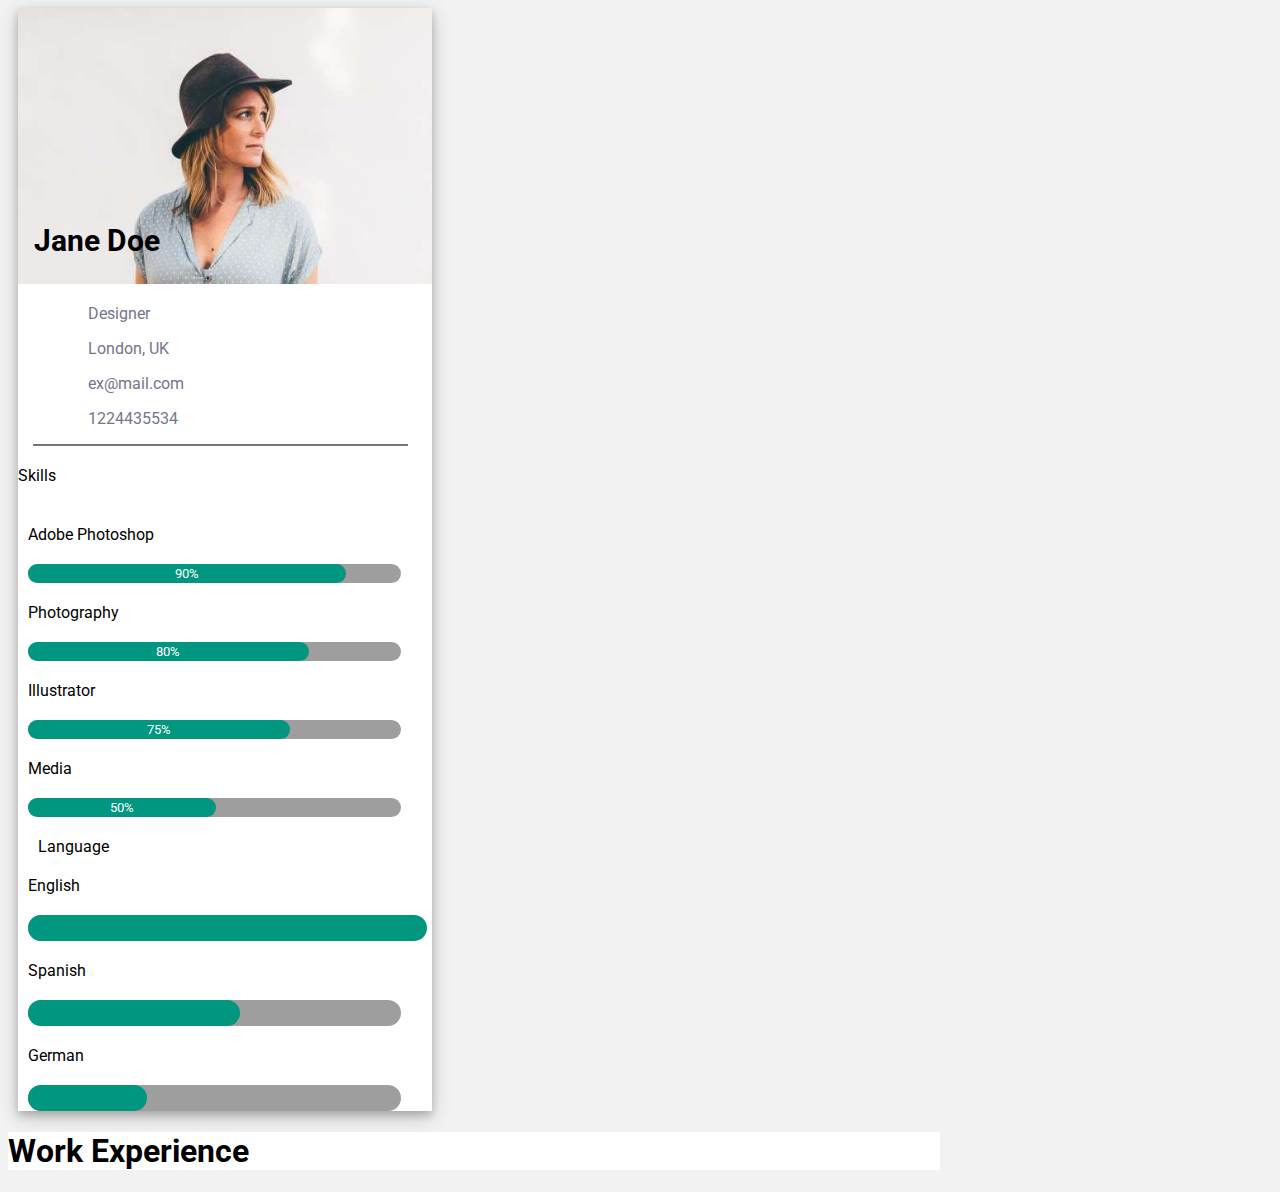
==== indec.html @ a19cb181 "first commit" ====
<!DOCTYPE html>
<html lang="en">
<head>
  <meta charset="UTF-8">
  <meta http-equiv="X-UA-Compatible" content="IE=edge">
  <meta name="viewport" content="width=device-width, initial-scale=1.0">
  <link href="https://fonts.googleapis.com/css2?family=Raleway:ital,wght@0,100;0,400;0,500;0,600;1,100&family=Roboto:wght@300;400&display=swap" rel="stylesheet">
  <link rel="stylesheet" href="./assets/styles/stylle.css">
  <title>cv_template</title>
</head>
<body>
  <section id="personal-info">
    <div class="my-info">
      <img src="./assets/images/avatar_hat.jpg" alt="my profile picture"/>
      <h3>Jane Doe</h3>
    </div>
    <div class="text-icons">
      <p><i class="fa-solid fa-briefcase"></i> Designer</p> 
      <p><i class="fa-solid fa-house-chimney"></i> London, UK</p>
      <p><i class="fa-solid fa-envelope"></i> ex@mail.com</p>
      <p><i class="fa-solid fa-phone"></i> 1224435534</p>
    </div>
    <div class="fine-bare"></div>
    <div class="asterisk">
      <i class="fa-solid fa-asterisk"></i> Skills
    </div>
    
    <!--skills-->

    <div class="progress-bar">
      <span>Adobe Photoshop</span>
      <div class="percentage1">
        <div class="percentage2">
          90%
        </div>
      </div>
      <span>Photography</span>
      <div class="percentage3">
        <div class="percentage4">
          80%
        </div>
      </div>
      <span>Illustrator</span>
      <div class="percentage5">
        <div class="percentage6">
          75%
        </div>
      </div>
      <span>Media</span>
      <div class="percentage7">
        <div class="percentage8">
          50%
        </div>
      </div>
    </div>

    <!--Language-->

    <span class="spann"> Language</span>
    <div class="language">
      <span>English</span>
      <div class="language1">
        <div class="language2"> </div>
      </div>
      <span>Spanish</span>
      <div class="language3">
        <div class="language4"></div>
      </div>
      <span>German</span>
      <div class="language5">
        <div class="language6"></div>
      </div>


    </div>
  </section>

  <!--work experience-->

  <section id="work-experience">
    <div class="partie1">
      <h1><i class="fa-solid fa-suitcase"></i> Work Experience</h1>
    </div>





  </section>
  
</body>
</html>
---- assets/styles/stylle.css ----
@import url("https://fonts.googleapis.com/css2?family=Raleway:ital,wght@0,100;0,400;0,500;0,600;1,100&family=Roboto:wght@300;400&display=swap");

body {
  width: 1035px;
  font-family: "Roboto", sans-serif;
  background: #f1f1f1f1;
}

#personal-info {
  width: 40%;
  height: auto;
  background: #ffff;
  margin-left: 10px;
  box-shadow: 0 4px 8px 0px #00000033, 0 6px 20px 0 #00000030;
}

.my-info {
  position: relative;
}

.my-info img {
  width: 100%;
  background: blue;
}

.my-info h3 {
  position: absolute;
  bottom: 0;  
  left: 16px;
  font-size: 30px;
  /* margin: 10px 20px;  */
}

.text-icons {
  width: 80%;
  margin-left: 70px;
  color: #75758b;
}
.text-icons i {
  color: red;
}

.fine-bare {
  border: 1px solid #757575;
  width: 90%;
  margin-left: 15px;
}

.asterisk {
  padding: 20px 0;
  
}

/*skills*/

.progress-bar {
  width: 90%;
  margin: 20px 0 20px 10px;
}

.progress-bar span {
  padding: 20px 0;
}

.percentage1 {
  background: #9e9e9e;
  text-align: center;
  border-radius: 15px;
  margin: 20px 0;
}

.percentage2 {
  width: 80%;
  color: #fff !important;
  background: #009680;
  padding: 2px 10px !important;
  border-radius: 15px;
  font-size: 13px;
}

.percentage3 {
  background: #9e9e9e;
  text-align: center;
  border-radius: 15px;
  margin: 20px 0;
}

.percentage4 {
  width: 70%;
  color: #fff !important;
  background: #009680;
  padding: 2px 10px !important;
  border-radius: 15px;
  font-size: 13px;
}

.percentage5 {
  background: #9e9e9e;
  text-align: center;
  border-radius: 15px;
  margin: 20px 0;
}

.percentage6 {
  width: 65%;
  color: #fff !important;
  background: #009680;
  padding: 2px 10px !important;
  border-radius: 15px;
  font-size: 13px;
}

.percentage7 {
  background: #9e9e9e;
  text-align: center;
  border-radius: 15px;
  margin: 20px 0;
}

.percentage8 {
  width: 45%;
  color: #fff !important;
  background: #009680;
  padding: 2px 10px !important;
  border-radius: 15px;
  font-size: 13px;
}

.spann {
  margin: 15px 0;
  padding: 20px;

}

.language {
  margin: 20px 0 20px 10px;
  width: 90%;
}

.language1 {
  background: #9e9e9e;
  text-align: center;
  border-radius: 15px;  
  margin: 20px 0;
}

.language2 {
  width: 100%;
  background: #009680;
  padding: 13px !important;
  border-radius: 15px;
}

.language3 {
  background: #9e9e9e;
  text-align: center;
  border-radius: 15px;
  margin: 20px 0;
}

.language4 {
  width: 50%;
  background: #009680;
  padding: 13px !important;
  border-radius: 15px;
}

.language5 {
  background: #9e9e9e;
  text-align: center;
  border-radius: 15px;
  margin: 20px 0;
}

.language6 {
  width: 25%;
  background: #009680;
  padding: 13px !important;
  border-radius: 15px;
}

/*work-experience*/

#work-experience {
  background: #fff;
  width: 90%;
  height: auto;
}
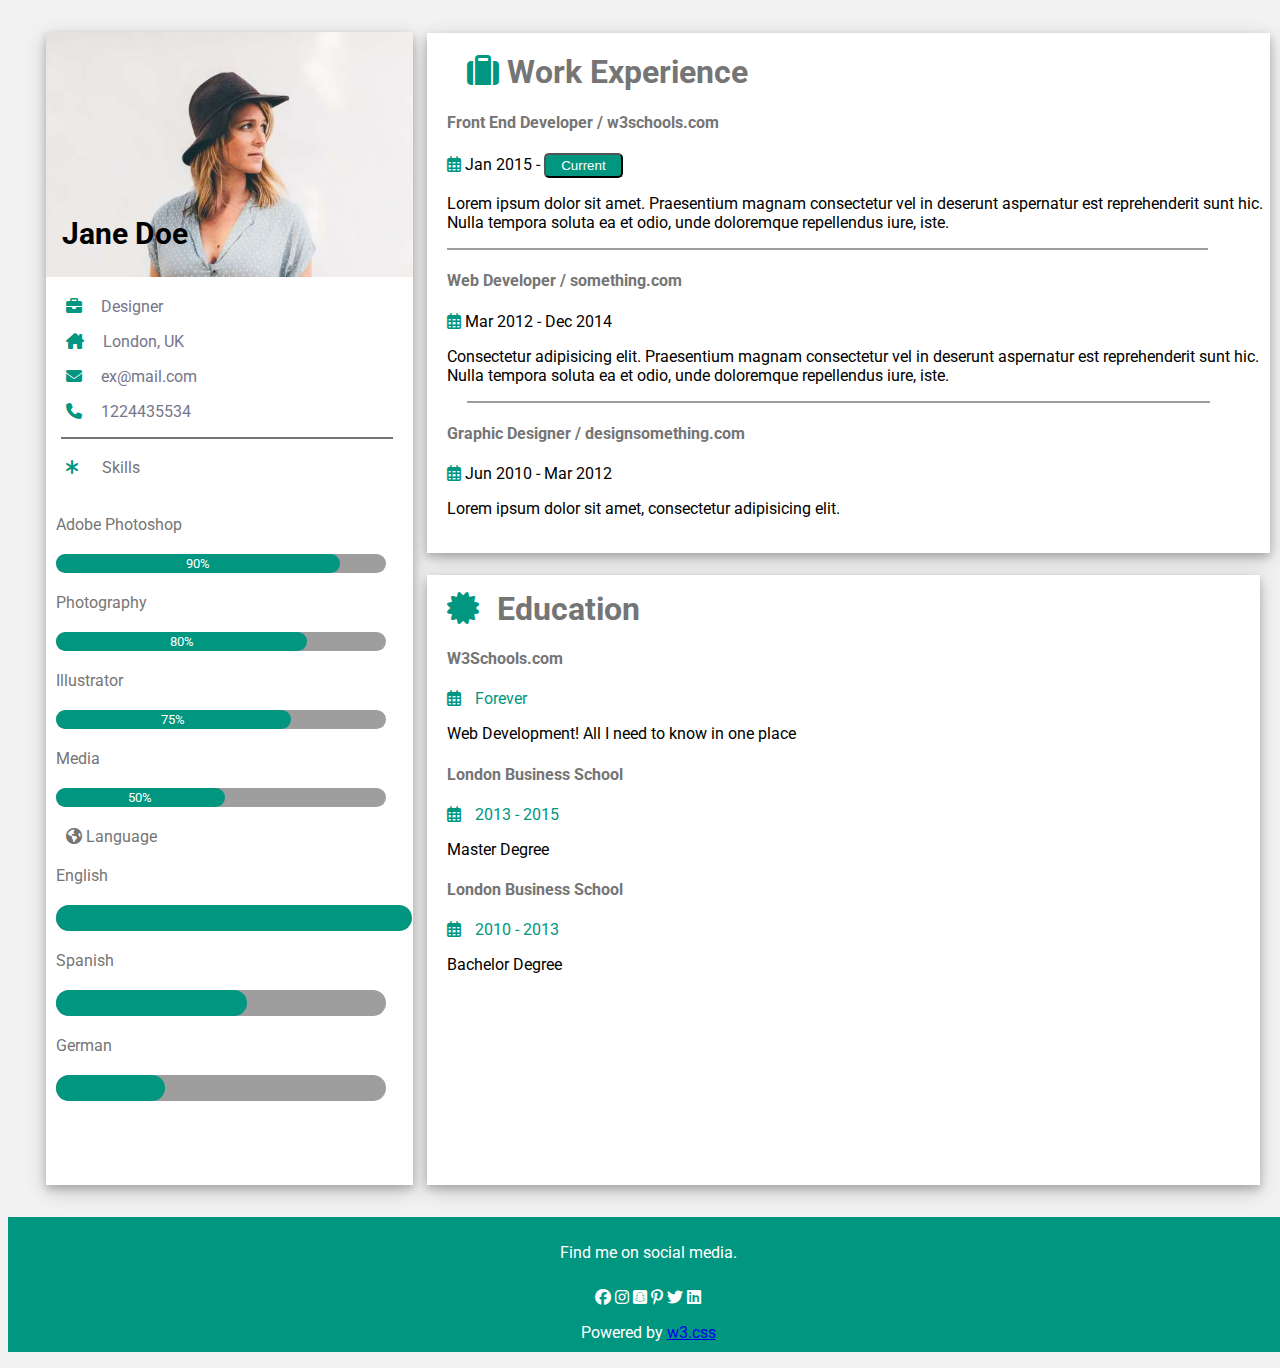
==== commit 5fa9819a: "complete project" ====
--- a/indec.html
+++ b/indec.html
@@ -6,87 +6,170 @@
   <meta name="viewport" content="width=device-width, initial-scale=1.0">
   <link href="https://fonts.googleapis.com/css2?family=Raleway:ital,wght@0,100;0,400;0,500;0,600;1,100&family=Roboto:wght@300;400&display=swap" rel="stylesheet">
   <link rel="stylesheet" href="./assets/styles/stylle.css">
+  <link rel="stylesheet" href="https://cdnjs.cloudflare.com/ajax/libs/font-awesome/6.3.0/css/all.min.css">
   <title>cv_template</title>
 </head>
 <body>
-  <section id="personal-info">
-    <div class="my-info">
-      <img src="./assets/images/avatar_hat.jpg" alt="my profile picture"/>
-      <h3>Jane Doe</h3>
-    </div>
-    <div class="text-icons">
-      <p><i class="fa-solid fa-briefcase"></i> Designer</p> 
-      <p><i class="fa-solid fa-house-chimney"></i> London, UK</p>
-      <p><i class="fa-solid fa-envelope"></i> ex@mail.com</p>
-      <p><i class="fa-solid fa-phone"></i> 1224435534</p>
-    </div>
-    <div class="fine-bare"></div>
-    <div class="asterisk">
-      <i class="fa-solid fa-asterisk"></i> Skills
-    </div>
-    
-    <!--skills-->
+  <div class="col">
+    <section id="personal-info">
+      <div class="my-info">
+        <img src="./assets/images/avatar_hat.jpg" alt="my profile picture"/>
+        <h3>Jane Doe</h3>
+      </div>
+      <div class="text-icons">
+        <p><i class="fa-solid fa-briefcase"></i> Designer</p> 
+        <p><i class="fa-solid fa-house-chimney"></i> London, UK</p>
+        <p><i class="fa-solid fa-envelope"></i> ex@mail.com</p>
+        <p><i class="fa-solid fa-phone"></i> 1224435534</p>
+      </div>
+      <div class="fine-bare"></div>
+      <div class="asterisk">
+        <span><i class="fa-solid fa-asterisk"></i> Skills</span>
+      </div>
+      
+      <!--skills-->
 
-    <div class="progress-bar">
-      <span>Adobe Photoshop</span>
-      <div class="percentage1">
-        <div class="percentage2">
-          90%
+      <div class="progress-bar">
+        <span>Adobe Photoshop</span>
+        <div class="percentage1">
+          <div class="percentage2">
+            90%
+          </div>
+        </div>
+        <span>Photography</span>
+        <div class="percentage3">
+          <div class="percentage4">
+            80%
+          </div>
+        </div>
+        <span>Illustrator</span>
+        <div class="percentage5">
+          <div class="percentage6">
+            75%
+          </div>
+        </div>
+        <span>Media</span>
+        <div class="percentage7">
+          <div class="percentage8">
+            50%
+          </div>
         </div>
       </div>
-      <span>Photography</span>
-      <div class="percentage3">
-        <div class="percentage4">
-          80%
+
+      <!--Language-->
+
+      <span class="spann"><i class="fa-solid fa-earth-americas"></i> Language</span>
+      <div class="language">
+        <span>English</span>
+        <div class="language1">
+          <div class="language2"> </div>
         </div>
+        <span>Spanish</span>
+        <div class="language3">
+          <div class="language4"></div>
+        </div>
+        <span>German</span>
+        <div class="language5">
+          <div class="language6"></div>
+        </div>
+        <br>
+        
       </div>
-      <span>Illustrator</span>
-      <div class="percentage5">
-        <div class="percentage6">
-          75%
+    </section>
+
+    <!--work experience-->
+
+    <div class="sub-col">
+      <section id="work-experience">
+        <div class="partie1">
+          <h1><i class="fa-solid fa-suitcase"></i> Work Experience</h1>
+          <h4>Front End Developer / w3schools.com</h4>
+          <span>
+            <i class="fa-sharp fa-regular fa-calendar-days"></i>
+            Jan 2015 - 
+            <button class="current">Current</button>
+          </span>
+          <p>Lorem ipsum dolor sit amet. Praesentium magnam consectetur vel in deserunt aspernatur est reprehenderit sunt hic. Nulla tempora soluta ea et odio, unde doloremque repellendus iure, iste.</p>
         </div>
-      </div>
-      <span>Media</span>
-      <div class="percentage7">
-        <div class="percentage8">
-          50%
+  
+        <div class="line-fine"></div>
+  
+        <div class="partie1">
+          <h4>Web Developer / something.com</h4>
+        
+          <span>
+            <i class="fa-sharp fa-regular fa-calendar-days"></i>
+            Mar 2012 - Dec 2014
+          </span>
+          <p>Consectetur adipisicing elit. Praesentium magnam consectetur vel in deserunt aspernatur est reprehenderit sunt hic. Nulla tempora soluta ea et odio, unde doloremque repellendus iure, iste.</p>
+  
+          <div class="line-fine"></div>
         </div>
-      </div>
+  
+        <div class="partie1">
+          <h4>Graphic Designer / designsomething.com</h4>
+        
+          <span>
+            <i class="fa-sharp fa-regular fa-calendar-days"></i>
+            Jun 2010 - Mar 2012
+          </span>
+          <p>Lorem ipsum dolor sit amet, consectetur adipisicing elit.</p>
+          <br>
+        </div>
+      </section>
+  
+      <!--education-->
+  
+      <section id="education">
+        <h1><i class="fa-solid fa-certificate"></i> Education</h1>
+        <div class="part">
+          <h4>W3Schools.com</h4>
+          <span>
+            <i class="fa-sharp fa-regular fa-calendar-days"></i>
+            Forever
+          </span>
+          <p>Web Development! All I need to know in one place</p>
+          <div class="line"></div>
+        </div>
+  
+        <div class="part">
+          <h4>London Business School</h4>
+          <span>
+            <i class="fa-sharp fa-regular fa-calendar-days"></i>
+            2013 - 2015
+          </span>
+          <p>Master Degree</p>
+          <div class="line"></div>
+        </div>
+  
+        <div class="part">
+          <h4>London Business School</h4>
+          <span>
+            <i class="fa-sharp fa-regular fa-calendar-days"></i>
+            2010 - 2013
+          </span>
+          <p>Bachelor Degree</p>
+          <br>
+        </div>
+  
+      </section>
     </div>
-
-    <!--Language-->
-
-    <span class="spann"> Language</span>
-    <div class="language">
-      <span>English</span>
-      <div class="language1">
-        <div class="language2"> </div>
-      </div>
-      <span>Spanish</span>
-      <div class="language3">
-        <div class="language4"></div>
-      </div>
-      <span>German</span>
-      <div class="language5">
-        <div class="language6"></div>
-      </div>
-
-
+  </div>
+  <!--footer-->
+  <div class="footer">
+    <div class="iterms">
+      <p>Find me on social media.</p>
+      <span>
+        <i class="fa-brands fa-facebook"></i>
+        <i class="fa-brands fa-instagram"></i>
+        <i class="fa-brands fa-square-snapchat"></i>
+        <i class="fa-brands fa-pinterest-p"></i>
+        <i class="fa-brands fa-twitter"></i>
+        <i class="fa-brands fa-linkedin"></i>
+      </span>
+      <p>Powered by <a href="#">w3.css</a> </p>
     </div>
-  </section>
-
-  <!--work experience-->
-
-  <section id="work-experience">
-    <div class="partie1">
-      <h1><i class="fa-solid fa-suitcase"></i> Work Experience</h1>
-    </div>
-
-
-
-
-
-  </section>
+  </div>
   
 </body>
 </html>--- a/assets/styles/stylle.css
+++ b/assets/styles/stylle.css
@@ -1,16 +1,34 @@
 @import url("https://fonts.googleapis.com/css2?family=Raleway:ital,wght@0,100;0,400;0,500;0,600;1,100&family=Roboto:wght@300;400&display=swap");
 
 body {
-  width: 1035px;
+  width: 100%;
   font-family: "Roboto", sans-serif;
   background: #f1f1f1f1;
+  
+}
+
+.col {
+  width: 100%;
+  max-width: 1224px;
+  display: grid;
+  grid-template-columns: 30% auto;
+  gap: 14px;
+  margin: 2rem auto;
+}
+
+/*fusion of .col & .sub-col*/
+
+.col .sub-col {
+  width: 100%;
+  margin: 0;
 }
 
 #personal-info {
-  width: 40%;
+  width: 100%;
   height: auto;
   background: #ffff;
   margin-left: 10px;
+  color: #757575;
   box-shadow: 0 4px 8px 0px #00000033, 0 6px 20px 0 #00000030;
 }
 
@@ -25,19 +43,20 @@
 
 .my-info h3 {
   position: absolute;
-  bottom: 0;  
+  bottom: 0; 
+  color: #000 !important; 
   left: 16px;
   font-size: 30px;
-  /* margin: 10px 20px;  */
 }
 
 .text-icons {
   width: 80%;
-  margin-left: 70px;
+  margin-left: 20px;
   color: #75758b;
 }
 .text-icons i {
-  color: red;
+  color: #009680;
+  margin-right: 15px;
 }
 
 .fine-bare {
@@ -46,8 +65,9 @@
   margin-left: 15px;
 }
 
-.asterisk {
-  padding: 20px 0;
+.asterisk i {
+  margin: 20px 20px;
+  color: #009680;
   
 }
 
@@ -170,6 +190,7 @@
   text-align: center;
   border-radius: 15px;
   margin: 20px 0;
+  margin-bottom: 25px !important;
 }
 
 .language6 {
@@ -183,6 +204,93 @@
 
 #work-experience {
   background: #fff;
-  width: 90%;
+  width: 100%;
   height: auto;
-}+  /* color: #757575; */
+  box-shadow: 0 4px 8px 0px #00000033, 0 6px 20px 0 #00000030;
+  margin-top: -20px;
+  margin-left: 10px;
+  padding-right: -40px;
+  
+}
+
+.partie1 {
+  margin-left: 20px;
+}
+
+.partie1 i {
+  color: #009680;
+}
+
+.partie1 h4 {
+  color: #757575;
+}
+
+.partie1 h1 {
+  padding: 20px 0 0 20px;
+
+  color: #757575;
+}
+
+.current {
+  background: #009680;
+  color: #fff;
+  padding: 3px 15px;
+  border-radius: 5px;
+}
+
+.line-fine {
+  border: 1px solid #9e9e9e;
+  width: 90%;
+  margin-left: 20px;
+}
+
+/*education*/
+
+#education {
+  background: #fff;
+  width: 85%;
+  height: auto;
+  padding-right: 116px;
+  padding-bottom: 176px;
+  margin-left: 10px;
+  box-shadow: 0 4px 8px 0px #00000033, 0 6px 20px 0 #00000030;
+}
+
+#education i {
+  color: #009680;
+  padding-right: 10px;
+}
+
+#education h1 {
+  color: #757575;
+  margin-left: 20px;
+  padding-top: 15px;
+}
+
+.part {
+  margin-left: 20px;
+}
+
+.part h4 {
+  color: #757575;
+}
+
+.part span {
+  color: #009680;
+}
+
+.footer {
+  background: #009680;
+  color: #fff;
+  width: 100%;
+  text-align: center;
+  margin-top: 10px;
+}
+
+.iterms {
+  padding-top: 10px;
+}
+.iterms p {
+  padding-bottom: 10px;
+}
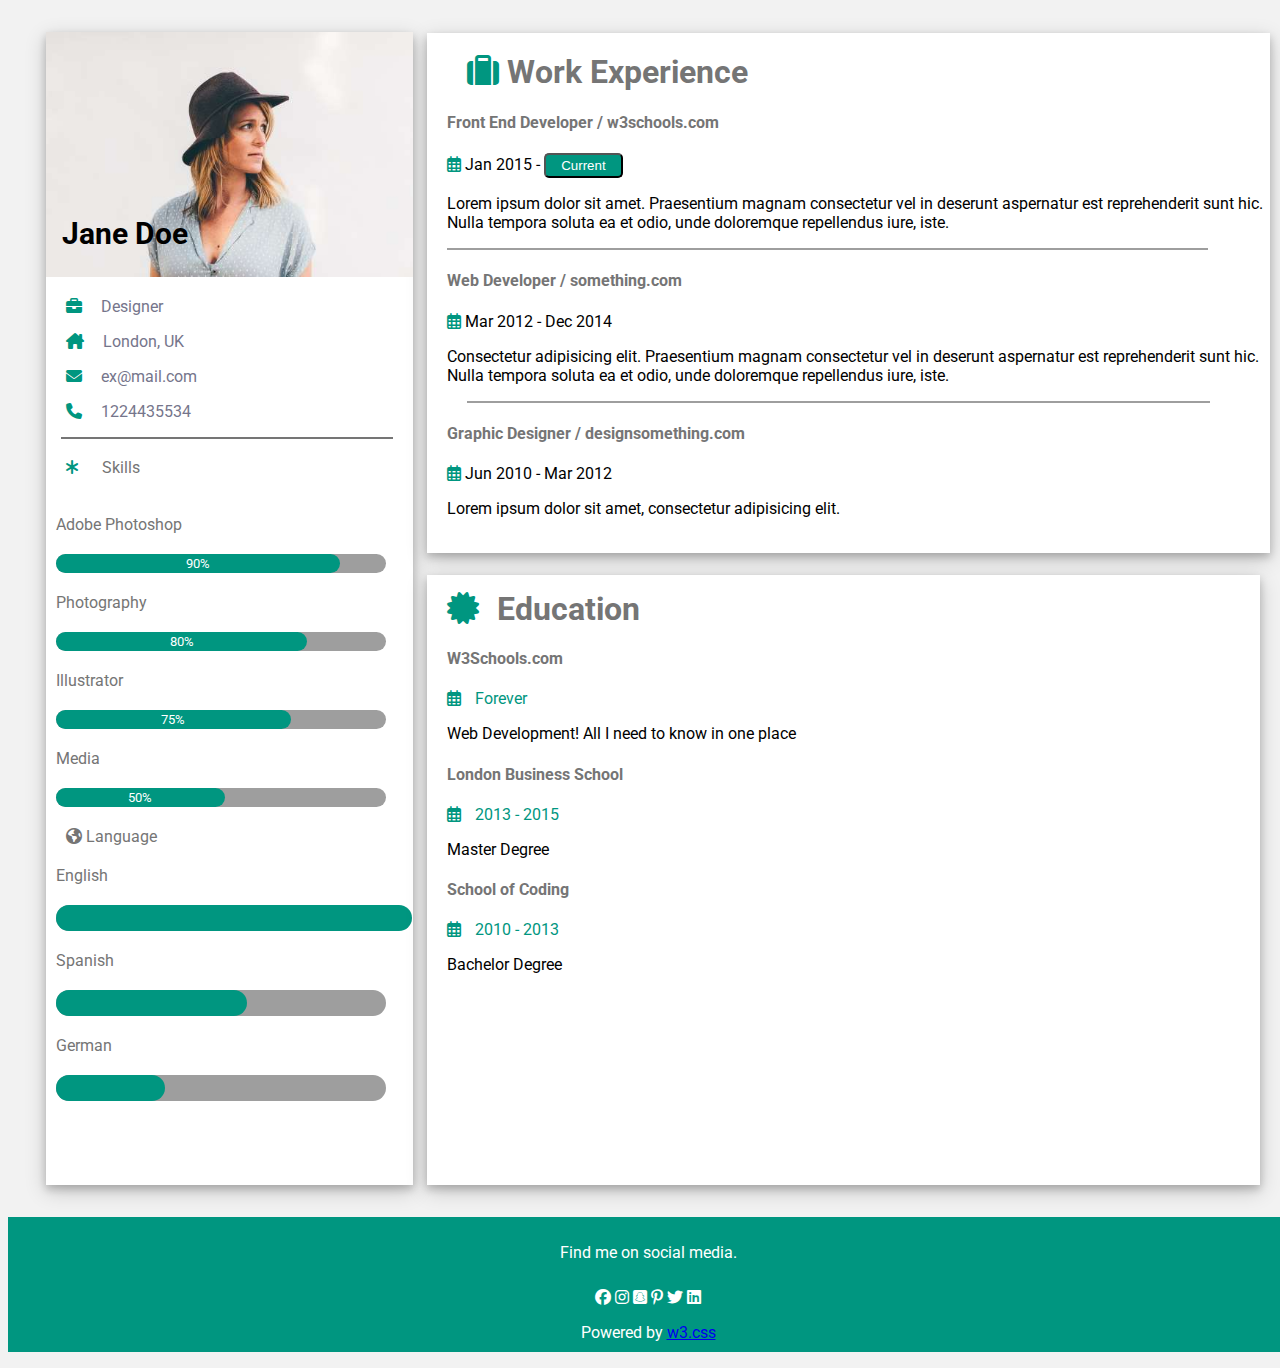
==== commit 4e703483: "first linter correction" ====
--- a/indec.html
+++ b/indec.html
@@ -143,7 +143,7 @@
         </div>
   
         <div class="part">
-          <h4>London Business School</h4>
+          <h4>School of Coding</h4>
           <span>
             <i class="fa-sharp fa-regular fa-calendar-days"></i>
             2010 - 2013
--- a/assets/styles/stylle.css
+++ b/assets/styles/stylle.css
@@ -2,9 +2,8 @@
 
 body {
   width: 100%;
-  font-family: "Roboto", sans-serif;
+  font-family: 'Roboto', sans-serif;
   background: #f1f1f1f1;
-  
 }
 
 .col {
@@ -16,7 +15,7 @@
   margin: 2rem auto;
 }
 
-/*fusion of .col & .sub-col*/
+/*fusion of .col & .sub-col */
 
 .col .sub-col {
   width: 100%;
@@ -29,7 +28,7 @@
   background: #ffff;
   margin-left: 10px;
   color: #757575;
-  box-shadow: 0 4px 8px 0px #00000033, 0 6px 20px 0 #00000030;
+  box-shadow: 0 4px 8px 0px #0003, 0 6px 20px 0 #00000030;
 }
 
 .my-info {
@@ -54,6 +53,7 @@
   margin-left: 20px;
   color: #75758b;
 }
+
 .text-icons i {
   color: #009680;
   margin-right: 15px;
@@ -66,12 +66,11 @@
 }
 
 .asterisk i {
-  margin: 20px 20px;
-  color: #009680;
-  
-}
-
-/*skills*/
+  margin: 20px;
+  color: #009680; 
+}
+
+/*skills */
 
 .progress-bar {
   width: 90%;
@@ -149,7 +148,6 @@
 .spann {
   margin: 15px 0;
   padding: 20px;
-
 }
 
 .language {
@@ -200,18 +198,16 @@
   border-radius: 15px;
 }
 
-/*work-experience*/
+/*work-experience */
 
 #work-experience {
   background: #fff;
   width: 100%;
   height: auto;
-  /* color: #757575; */
-  box-shadow: 0 4px 8px 0px #00000033, 0 6px 20px 0 #00000030;
+  box-shadow: 0 4px 8px 0 #0003, 0 6px 20px 0 #00000030;
   margin-top: -20px;
   margin-left: 10px;
-  padding-right: -40px;
-  
+  padding-right: -40px; 
 }
 
 .partie1 {
@@ -228,7 +224,6 @@
 
 .partie1 h1 {
   padding: 20px 0 0 20px;
-
   color: #757575;
 }
 
@@ -245,7 +240,7 @@
   margin-left: 20px;
 }
 
-/*education*/
+/*education */
 
 #education {
   background: #fff;
@@ -254,7 +249,7 @@
   padding-right: 116px;
   padding-bottom: 176px;
   margin-left: 10px;
-  box-shadow: 0 4px 8px 0px #00000033, 0 6px 20px 0 #00000030;
+  box-shadow: 0 4px 8px 0 #0003, 0 6px 20px 0 #00000030;
 }
 
 #education i {
@@ -291,6 +286,7 @@
 .iterms {
   padding-top: 10px;
 }
+
 .iterms p {
   padding-bottom: 10px;
 }
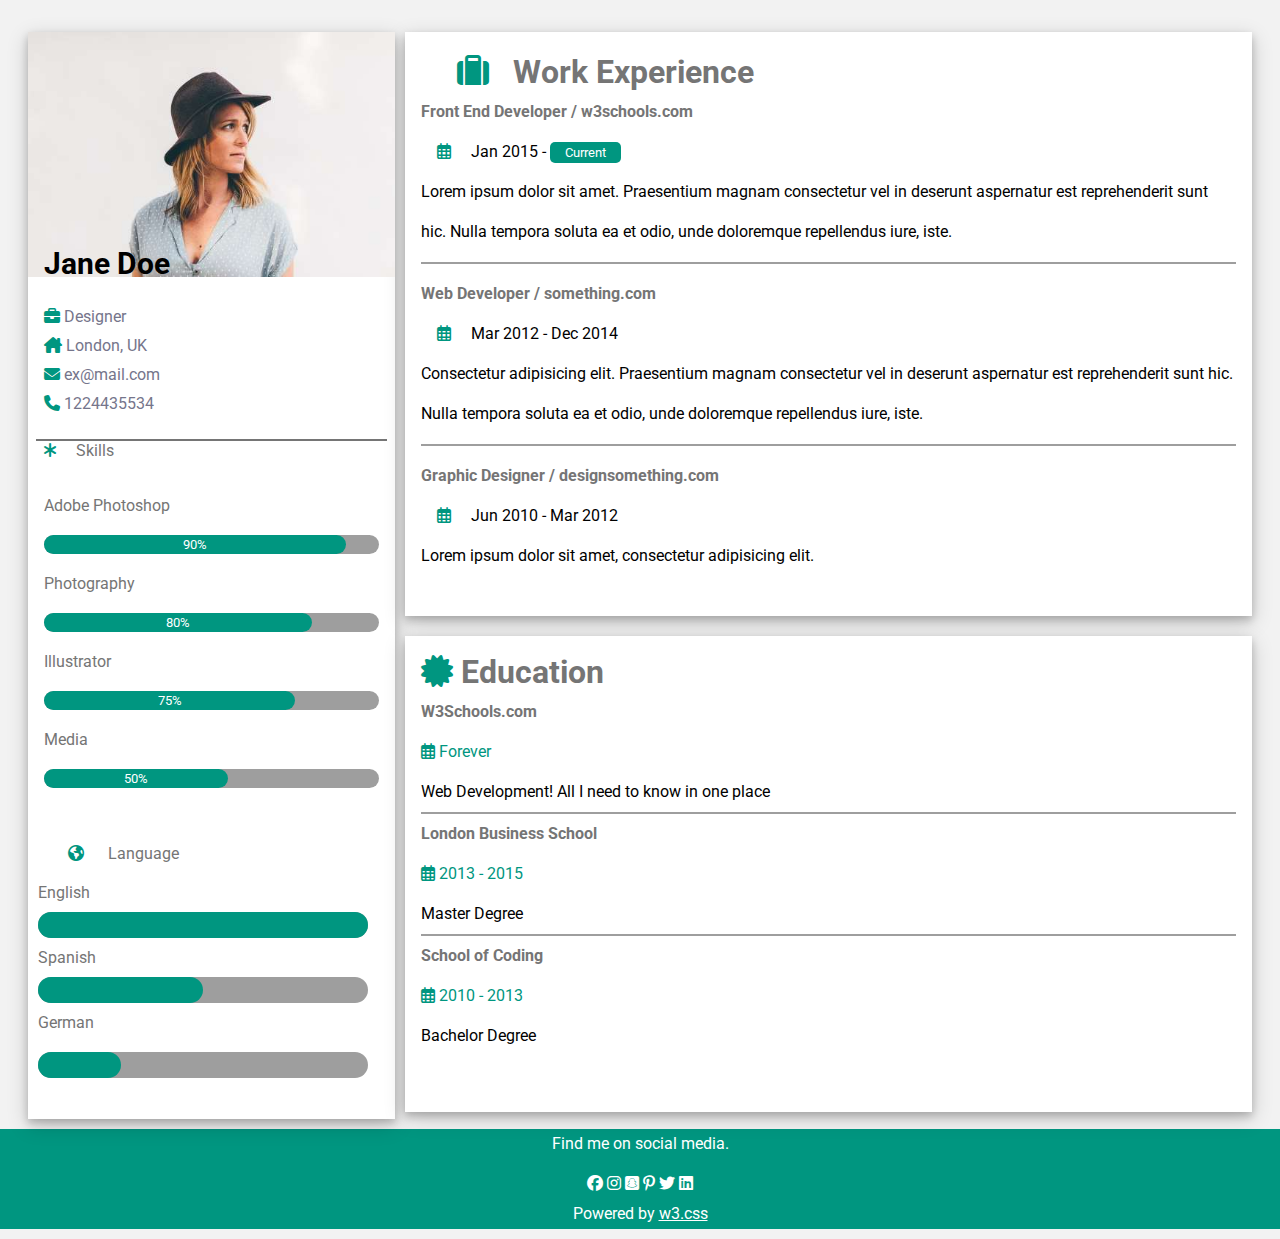
==== commit 68855014: "projet completed" ====
--- a/indec.html
+++ b/indec.html
@@ -5,7 +5,7 @@
   <meta http-equiv="X-UA-Compatible" content="IE=edge">
   <meta name="viewport" content="width=device-width, initial-scale=1.0">
   <link href="https://fonts.googleapis.com/css2?family=Raleway:ital,wght@0,100;0,400;0,500;0,600;1,100&family=Roboto:wght@300;400&display=swap" rel="stylesheet">
-  <link rel="stylesheet" href="./assets/styles/stylle.css">
+  <link rel="stylesheet" href="./assets/styles/style2.css">
   <link rel="stylesheet" href="https://cdnjs.cloudflare.com/ajax/libs/font-awesome/6.3.0/css/all.min.css">
   <title>cv_template</title>
 </head>
@@ -17,14 +17,23 @@
         <h3>Jane Doe</h3>
       </div>
       <div class="text-icons">
-        <p><i class="fa-solid fa-briefcase"></i> Designer</p> 
-        <p><i class="fa-solid fa-house-chimney"></i> London, UK</p>
-        <p><i class="fa-solid fa-envelope"></i> ex@mail.com</p>
-        <p><i class="fa-solid fa-phone"></i> 1224435534</p>
+        <p>
+          <i class="fa-solid fa-briefcase"></i> Designer
+        </p> 
+        <p>
+          <i class="fa-solid fa-house-chimney"></i>
+          London, UK
+        </p>
+        <p>
+          <i class="fa-solid fa-envelope"></i> ex@mail.com
+        </p>
+        <p>
+          <i class="fa-solid fa-phone"></i> 1224435534
+        </p>
       </div>
       <div class="fine-bare"></div>
       <div class="asterisk">
-        <span><i class="fa-solid fa-asterisk"></i> Skills</span>
+        <i class="fa-solid fa-asterisk"></i> Skills
       </div>
       
       <!--skills-->
@@ -72,7 +81,7 @@
         <div class="language5">
           <div class="language6"></div>
         </div>
-        <br>
+        
         
       </div>
     </section>
@@ -84,11 +93,11 @@
         <div class="partie1">
           <h1><i class="fa-solid fa-suitcase"></i> Work Experience</h1>
           <h4>Front End Developer / w3schools.com</h4>
-          <span>
+          <a>
             <i class="fa-sharp fa-regular fa-calendar-days"></i>
             Jan 2015 - 
             <button class="current">Current</button>
-          </span>
+          </a>
           <p>Lorem ipsum dolor sit amet. Praesentium magnam consectetur vel in deserunt aspernatur est reprehenderit sunt hic. Nulla tempora soluta ea et odio, unde doloremque repellendus iure, iste.</p>
         </div>
   
--- a/assets/styles/style2.css
+++ b/assets/styles/style2.css
@@ -0,0 +1,331 @@
+@import url("https://fonts.googleapis.com/css2?family=Raleway:ital,wght@0,100;0,400;0,500;0,600;1,100&family=Roboto:wght@300;400&display=swap");
+
+* {
+  box-sizing: border-box;
+  padding: 0;
+  margin: 0;
+  width: 100%;
+  font-family: Roboto, sans-serif;
+}
+
+button {
+  border: none;
+  width: fit-content;
+  height: fit-content;
+}
+
+body {
+  width: 100%;
+  font-family: Roboto, sans-serif;
+  background: #f1f1f1f1;
+}
+
+.col {
+  display: grid;
+  grid-template-columns: 30% 1fr;
+  gap: 10px;
+  width: 96vw;
+  max-width: 1224px;
+  margin: 2rem auto 0;
+}
+
+#personal-info {
+  width: 100%;
+  background: #ffff;
+  color: #757575;
+  box-shadow: 0 4px 8px 0 #0003, 0 6px 20px 0 #00000030;
+  padding: 0 0 1rem;
+}
+
+.my-info {
+  position: relative;
+}
+
+.my-info img {
+  width: 100%;
+}
+
+.my-info h3 {
+  position: absolute;
+  bottom: 0;
+  color: #000 !important; 
+  left: 16px;
+  font-size: 30px;
+}
+
+.text-icons {
+  width: 100%;
+  padding: 1rem;
+  color: #75758b;
+}
+
+.text-icons i,
+.asterisk i {
+  display: inline;
+}
+
+.text-icons p,
+.asterisk span {
+  margin: 10px 0;
+}
+
+.text-icons i {
+  color: #009680;
+}
+
+.fine-bare {
+  border: 1px solid #757575;
+  width: calc(100% - 1rem);
+  margin: 0 auto;
+}
+
+.asterisk i {
+  margin: 20px 1rem;
+  color: #009680;
+}
+
+/* skills */
+
+.progress-bar {
+  width: 100%;
+  padding: 1rem;
+  margin: 20px 0;
+}
+
+.progress-bar span {
+  padding: 20px 0;
+}
+
+.percentage1 {
+  background: #9e9e9e;
+  text-align: center;
+  border-radius: 15px;
+  margin: 20px 0;
+}
+
+.percentage2 {
+  width: 90%;
+  color: #fff !important;
+  background: #009680;
+  padding: 2px 10px !important;
+  border-radius: 15px;
+  font-size: 13px;
+}
+
+.percentage3 {
+  background: #9e9e9e;
+  text-align: center;
+  border-radius: 15px;
+  margin: 20px 0;
+}
+
+.percentage4 {
+  width: 80%;
+  color: #fff !important;
+  background: #009680;
+  padding: 2px 10px !important;
+  border-radius: 15px;
+  font-size: 13px;
+}
+
+.percentage5 {
+  background: #9e9e9e;
+  text-align: center;
+  border-radius: 15px;
+  margin: 20px 0;
+}
+
+.percentage6 {
+  width: 75%;
+  color: #fff !important;
+  background: #009680;
+  padding: 2px 10px !important;
+  border-radius: 15px;
+  font-size: 13px;
+}
+
+.percentage7 {
+  background: #9e9e9e;
+  text-align: center;
+  border-radius: 15px;
+  margin: 20px 0;
+}
+
+.percentage8 {
+  width: 55%;
+  color: #fff !important;
+  background: #009680;
+  padding: 2px 10px !important;
+  border-radius: 15px;
+  font-size: 13px;
+}
+
+.spann {
+  margin: 15px 0;
+  padding: 20px;
+}
+
+/* language-bar */
+
+.spann i {
+  display: inline;
+  padding: 10px 20px;
+  color: #009680;
+}
+
+.language {
+  margin: 20px 0 20px 10px;
+  width: 90%;
+}
+
+.language1 {
+  background: #9e9e9e;
+  text-align: center;
+  border-radius: 15px;
+  width: 100%;
+  margin: 10px 0;
+}
+
+.language2 {
+  width: 100%;
+  background: #009680;
+  padding: 13px !important;
+  border-radius: 15px;
+}
+
+.language3 {
+  background: #9e9e9e;
+  text-align: center;
+  border-radius: 15px;
+  margin: 10px 0;
+}
+
+.language4 {
+  width: 50%;
+  background: #009680;
+  padding: 13px !important;
+  border-radius: 15px;
+}
+
+.language5 {
+  background: #9e9e9e;
+  text-align: center;
+  border-radius: 15px;
+  margin: 20px 0;
+  margin-bottom: 25px !important;
+}
+
+.language6 {
+  width: 25%;
+  background: #009680;
+  padding: 13px !important;
+  border-radius: 15px;
+}
+
+/* work experience */
+
+.partie1 i {
+  display: inline;
+  margin: 20px 1rem;
+}
+
+#work-experience {
+  background: #fff;
+  width: 100%;
+  height: fit-content; 
+  box-shadow: 0 4px 8px 0 #0003, 0 6px 20px 0 #00000030;
+  margin-bottom: 20px;
+  line-height: 40px;
+  padding: 0 1rem;
+}
+
+.partie1 i {
+  color: #009680;
+}
+
+.partie1 a {
+  display: inline;
+}
+
+.partie1 h4 {
+  color: #757575;
+}
+
+.partie1 h1 {
+  padding: 20px 0 0 20px;
+  color: #757575;
+}
+
+.current {
+  background: #009680;
+  color: #fff;
+  padding: 3px 15px;
+  border-radius: 5px;
+}
+
+.line-fine {
+  border: 1px solid #9e9e9e;
+  width: 100%;
+  margin: 10px auto;
+}
+
+/*education */
+
+#education {
+  background: #fff;
+  width: 100%;
+  height: fit-content;
+  line-height: 40px;
+  padding: 1rem;
+  box-shadow: 0 4px 8px 0 #0003, 0 6px 20px 0 #00000030;
+}
+
+#education i {
+  display: inline;
+  color: #009680;
+}
+
+#education h1 {
+  color: #757575;
+}
+
+.part h4 {
+  color: #757575;
+}
+
+.part span {
+  color: #009680;
+}
+
+.line {
+  border: 1px solid #9e9e9e;
+  width: 100%;
+}
+
+.footer {
+  background: #009680;
+  color: #fff;
+  width: 100%;
+  text-align: center;
+  margin: 10px 0;
+  height: 100px;
+  line-height: 30px;
+}
+
+.iterms p {
+  margin-bottom: 10px;
+}
+
+.iterms i {
+  display: inline;
+}
+
+.iterms a {
+  color: unset;
+}
+
+@media only screen and (max-width: 768px) {
+  .col {
+    grid-template-columns: 1fr;
+  }
+}
